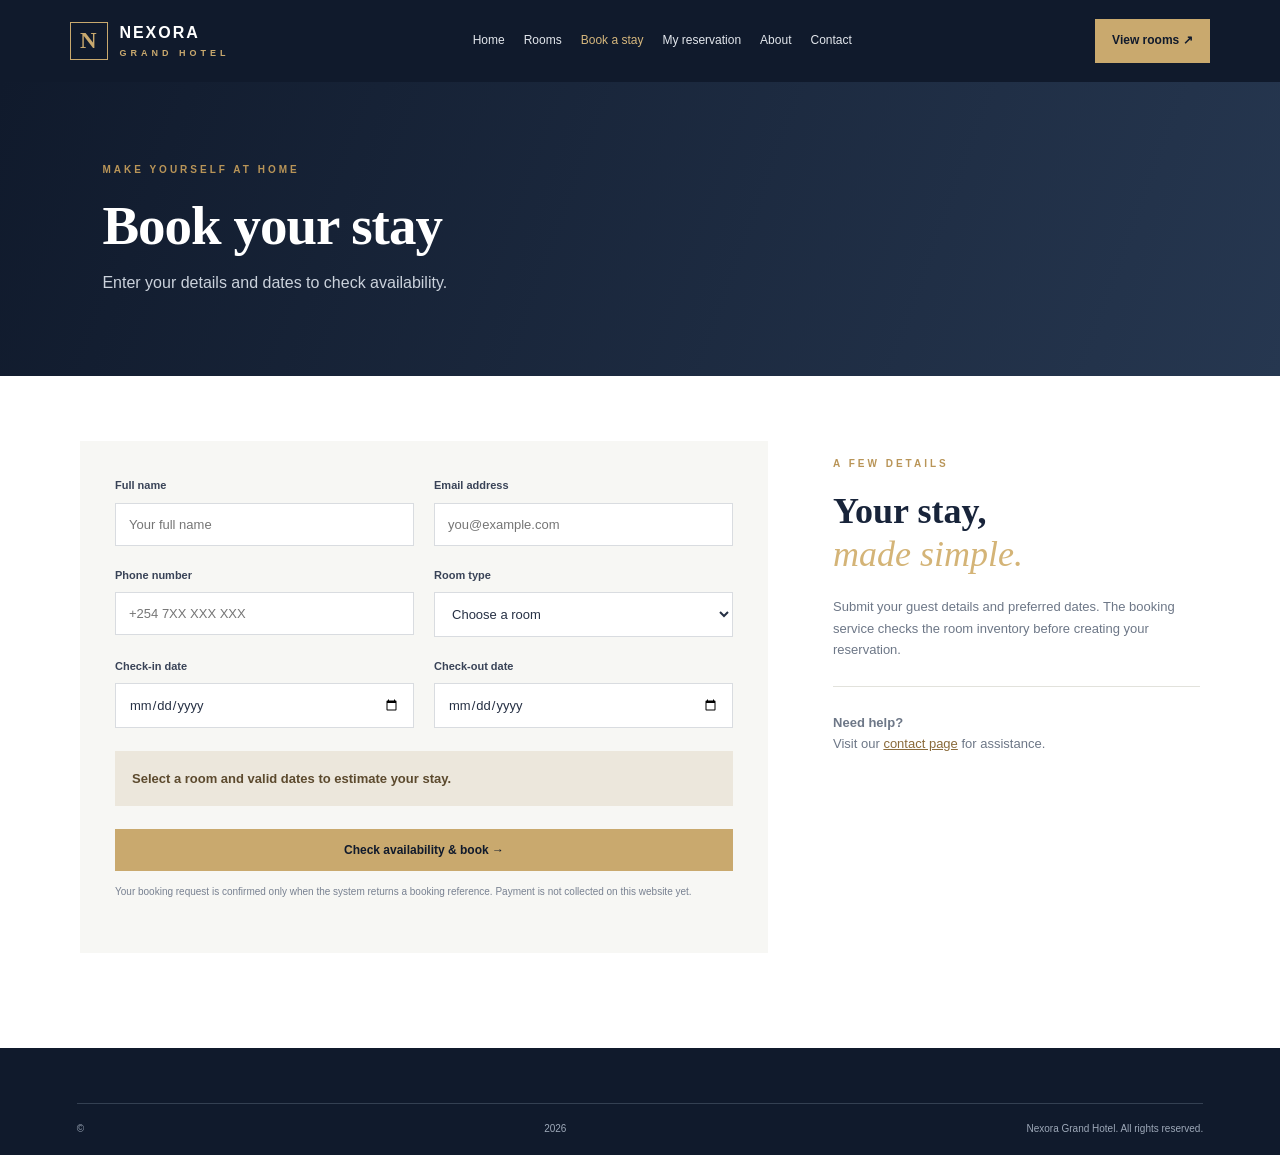
==== booking.html @ df4c26b2 "Add files via upload" ====
<!DOCTYPE html><html lang="en"><head><meta charset="UTF-8"><meta name="viewport" content="width=device-width, initial-scale=1"><title>Book a Room | Nexora Grand Hotel</title><link rel="stylesheet" href="style.css"><script src="config.js"></script><script defer src="app.js"></script></head><body>
<header class="site-header"><a class="brand" href="index.html"><span class="brand-mark">N</span><span>NEXORA <small>GRAND HOTEL</small></span></a><nav><a target="_blank" href="index.html">Home</a><a target="_blank" href="rooms.html">Rooms</a><a class="current" href="booking.html">Book a stay</a><a target="_blank" href="reservations.html">My reservation</a><a target="_blank" href="about.html">About</a><a target="_blank" href="contact.html">Contact</a></nav><a class="nav-cta" target="_blank" href="rooms.html">View rooms ↗</a></header>
<main><section class="page-hero"><p class="eyebrow">MAKE YOURSELF AT HOME</p><h1>Book your stay</h1><p>Enter your details and dates to check availability.</p></section><section class="form-layout section-wrap"><div class="form-panel"><form id="booking-form"><div class="form-grid"><label>Full name<input name="guestName" required minlength="2" maxlength="80" autocomplete="name" placeholder="Your full name"></label><label>Email address<input name="email" type="email" required maxlength="120" autocomplete="email" placeholder="you@example.com"></label><label>Phone number<input name="phone" required maxlength="24" autocomplete="tel" placeholder="+254 7XX XXX XXX"></label><label>Room type<select name="roomType" id="roomType" required><option value="">Choose a room</option><option value="standard">Standard Room — KSh 3,500/night</option><option value="deluxe">Deluxe Room — KSh 5,500/night</option><option value="executive">Executive Suite — KSh 8,500/night</option></select></label><label>Check-in date<input type="date" name="checkIn" id="checkIn" required></label><label>Check-out date<input type="date" name="checkOut" id="checkOut" required></label></div><div class="price-preview" id="pricePreview">Select a room and dates to estimate your stay.</div><button class="btn btn-gold submit-btn" type="submit">Check availability & book →</button><p class="small-print">Your booking request is confirmed only when the system returns a booking reference. Payment is not collected on this website yet.</p><div id="bookingMessage" class="message" role="status"></div></form></div><aside class="side-note"><p class="eyebrow">A FEW DETAILS</p><h2>Your stay,<br><em>made simple.</em></h2><p>Submit your guest details and preferred dates. The booking service checks the room inventory before creating your reservation.</p><div class="side-rule"></div><p><b>Need help?</b><br>Visit our <a href="contact.html">contact page</a> for assistance.</p></aside></section></main><footer class="footer"><div class="footer-bottom">© <span data-year></span> Nexora Grand Hotel. All rights reserved.</div></footer></body></html>
---- style.css ----
*{box-sizing:border-box;margin:0;padding:0}html{scroll-behavior:smooth}body{font-family:"DM Sans",Arial,sans-serif;color:#263044;background:#fff;line-height:1.65}a{color:inherit}.site-header{min-height:82px;padding:14px 5.5%;display:flex;align-items:center;justify-content:space-between;gap:22px;background:#101a2c;color:#fff;position:relative;z-index:5}.brand{display:flex;align-items:center;gap:11px;text-decoration:none;font-weight:700;letter-spacing:2px;font-size:16px;line-height:1.15;white-space:nowrap}.brand small{display:block;color:#c9a96e;font-size:9px;letter-spacing:4px;margin-top:5px}.brand-mark{width:38px;height:38px;border:1px solid #c9a96e;color:#c9a96e;display:grid;place-items:center;font-family:"Playfair Display",serif;font-size:23px}.site-header nav{display:flex;align-items:center;gap:19px;flex-wrap:wrap}.site-header nav a{font-size:12px;color:#e3e7ed;text-decoration:none}.site-header nav a:hover,.site-header nav a.current{color:#d6b77d}.nav-cta{background:#c9a96e;color:#101a2c;text-decoration:none;padding:12px 17px;font-size:12px;font-weight:700;white-space:nowrap}.hero{min-height:660px;background:url("https://images.unsplash.com/photo-1566073771259-6a8506099945?w=2000") center/cover;position:relative;display:flex;align-items:center;padding:80px 10%;color:white}.hero-shade{position:absolute;inset:0;background:linear-gradient(90deg,rgba(8,17,31,.86),rgba(8,17,31,.25))}.hero-copy{position:relative;max-width:670px}.eyebrow{font-size:10px;letter-spacing:3px;font-weight:700;color:#b99558;margin-bottom:17px}.hero h1,.page-hero h1{font:600 clamp(43px,6vw,76px)/1.1 "Playfair Display",Georgia,serif;letter-spacing:-1px}.hero h1 em,.welcome h2 em,.side-note h2 em,.contact-grid h2 em{color:#d4b477;font-weight:500}.hero-lead{max-width:500px;color:#e1e4e9;margin:23px 0 28px;font-size:15px}.hero-actions{display:flex;gap:13px;flex-wrap:wrap}.btn{display:inline-block;border:0;text-decoration:none;padding:14px 21px;font:700 12px "DM Sans",sans-serif;cursor:pointer;transition:.2s}.btn-gold{background:#c9a96e;color:#101a2c}.btn-gold:hover{background:#e0c58f}.btn-outline{border:1px solid #e6e8ed;color:#fff}.btn-outline:hover{background:#fff;color:#101a2c}.btn-dark{background:#101a2c;color:#fff}.btn-dark:hover{background:#263b5d}.hero-note{margin-top:45px;color:#d8dde5;font-size:11px}.dot{display:inline-block;width:7px;height:7px;border-radius:50%;background:#86c7a0;margin-right:8px}.hero-caption{position:absolute;right:5%;bottom:25px;color:#e5e5e5;font-size:9px;letter-spacing:2px}.hero-caption span{color:#c9a96e}.section-wrap{width:min(1120px,88%);margin:auto}.welcome{padding:105px 0;display:grid;grid-template-columns:1.05fr .95fr;gap:80px;align-items:center}.welcome-photo{min-height:440px;background:url("https://images.unsplash.com/photo-1611892440504-42a792e24d32?w=1100") center/cover}.welcome h2,.section-heading h2,.callout h2,.about-content h2,.contact-grid h2,.side-note h2{font:600 42px/1.2 "Playfair Display",Georgia,serif;color:#18243a;margin-bottom:20px}.welcome-text>p:not(.eyebrow){color:#687184;font-size:14px;margin:0 0 16px}.text-link{font-size:12px;font-weight:700;color:#80633b;text-decoration:none;display:inline-block;margin-top:13px}.text-link span{margin-left:7px}.rooms-preview{background:#f5f5f2;padding:85px 0 100px}.section-heading{display:flex;justify-content:space-between;align-items:end;margin-bottom:35px}.section-heading h2{font-size:38px;margin:0}.room-grid{display:grid;grid-template-columns:repeat(3,1fr);gap:24px}.room-card{background:#fff;box-shadow:0 12px 35px rgba(20,30,45,.06)}.room-card img{width:100%;height:225px;object-fit:cover;display:block}.room-card-body{padding:23px}.room-type{font-size:9px;letter-spacing:2px;color:#a27c42;font-weight:700}.room-card h3{font:600 24px "Playfair Display",serif;margin:8px 0}.room-card p:not(.room-type){font-size:12px;color:#727b89;min-height:58px}.room-bottom{display:flex;justify-content:space-between;align-items:center;gap:10px;margin-top:20px;padding-top:15px;border-top:1px solid #e9e9e5}.room-bottom strong{font-size:15px;color:#17243a}.room-bottom small{font-size:10px;color:#7b8490;font-weight:400}.room-bottom a{font-size:11px;font-weight:700;color:#87683a;text-decoration:none;white-space:nowrap}.callout{text-align:center;padding:85px 20px;background:#eae6dc}.callout h2{font-size:39px;margin-bottom:26px}.footer{background:#101a2c;color:#dce1e9;padding:55px 6% 18px}.footer-main{display:grid;grid-template-columns:1.5fr 1.4fr 1fr 1.3fr;gap:35px;padding-bottom:38px}.brand-light{color:white;align-self:start}.footer-main p,.footer-main a:not(.brand){font-size:11px;color:#c1c9d5}.footer-main>p{padding-top:8px}.footer-main b{display:block;color:#c9a96e;font-size:12px;margin-bottom:13px}.footer-main>div a{display:block;text-decoration:none;margin:7px 0}.footer-bottom{border-top:1px solid #344052;padding-top:17px;display:flex;justify-content:space-between;gap:15px;color:#9da8b8;font-size:10px}.page-hero{padding:80px 8%;background:linear-gradient(110deg,#101a2c,#263750);color:#fff}.page-hero h1{font-size:55px}.page-hero>p:last-child{color:#cbd2dc;margin-top:14px}.room-list{padding:65px 0}.room-row{display:grid;grid-template-columns:1.05fr 1fr;gap:48px;align-items:center;padding:0 0 55px;margin-bottom:55px;border-bottom:1px solid #e8e8e4}.room-row img{width:100%;height:330px;object-fit:cover}.room-row h2{font:600 34px "Playfair Display",serif;color:#17243a;margin-bottom:13px}.room-row p:not(.eyebrow){font-size:13px;color:#697486}.room-row ul{margin:17px 0 0 18px;color:#697486;font-size:12px;columns:2}.room-row .room-bottom{justify-content:space-between}.notice{padding:16px;background:#f7f4ec;color:#766447;font-size:11px}.form-layout{display:grid;grid-template-columns:1.5fr .8fr;gap:65px;padding:65px 0 95px}.form-panel{background:#f7f7f4;padding:35px}.form-grid{display:grid;grid-template-columns:1fr 1fr;gap:20px}.form-grid label,.lookup-form label{display:flex;flex-direction:column;gap:8px;font-size:11px;font-weight:700;color:#394357}.form-grid input,.form-grid select,.lookup-form input{width:100%;padding:13px;border:1px solid #d9dce0;background:#fff;font:13px "DM Sans",sans-serif;color:#263044;outline:none}.form-grid input:focus,.form-grid select:focus,.lookup-form input:focus{border-color:#b99558}.price-preview{margin:23px 0;padding:17px;background:#ece7dc;color:#5c4a2e;font-size:13px;font-weight:700}.submit-btn{width:100%}.submit-btn:disabled{opacity:.6;cursor:wait}.small-print{font-size:10px;color:#788191;margin-top:13px}.side-note{padding:15px 0}.side-note h2{font-size:36px}.side-note>p:not(.eyebrow){font-size:13px;color:#6d7787}.side-note a{color:#8a6a3a}.side-rule{height:1px;background:#e2e2dc;margin:25px 0}.message{margin-top:17px;font-size:12px;line-height:1.7}.message.success{padding:16px;background:#e8f4eb;color:#245d36}.message.error{padding:13px;background:#fbeaea;color:#922f2f}.lookup-wrap{padding:65px 0 110px;min-height:350px}.lookup-form{display:flex;gap:15px;align-items:end;max-width:700px}.lookup-form label{flex:1}.reservation-card{margin-top:25px;max-width:700px;border:1px solid #e5e3dc;padding:28px}.reservation-card h2{font:600 28px "Playfair Display",serif;margin-bottom:20px}.reservation-grid{display:grid;grid-template-columns:1fr 1.5fr;gap:10px;font-size:12px}.reservation-grid span{color:#7a8290}.about-content{padding:75px 0;display:grid;grid-template-columns:1.1fr .9fr;gap:55px;align-items:center}.about-content img{width:100%;height:390px;object-fit:cover}.about-content p:not(.eyebrow),.contact-grid p:not(.eyebrow){font-size:13px;color:#6e7888;margin-bottom:16px}.about-content h2{font-size:38px}.contact-grid{padding:85px 0;display:grid;grid-template-columns:1fr 1fr;gap:60px}.contact-card{background:#f5f4ef;padding:32px;display:flex;flex-direction:column;gap:9px}.contact-card b{font-size:11px;color:#9a7844;margin-top:12px}.contact-card p,.contact-card a{font-size:13px;color:#344057}.contact-card a{word-break:break-word}@media(max-width:1000px){.site-header{flex-wrap:wrap}.site-header nav{order:3;width:100%;justify-content:center}.footer-main{grid-template-columns:1fr 1fr}.welcome{gap:40px}.form-layout{gap:35px}}@media(max-width:700px){.site-header{justify-content:center}.site-header nav{gap:12px}.site-header nav a{font-size:10px}.nav-cta{display:none}.hero{min-height:580px;padding:65px 7%}.welcome,.about-content,.contact-grid,.form-layout,.room-row{grid-template-columns:1fr;gap:28px}.welcome{padding:70px 0}.welcome-photo{min-height:300px}.room-grid{grid-template-columns:1fr}.section-heading{align-items:start;gap:15px;flex-direction:column}.section-heading h2,.callout h2{font-size:32px}.room-row img{height:260px}.form-panel{padding:22px}.form-grid{grid-template-columns:1fr}.lookup-form{align-items:stretch;flex-direction:column}.footer-main{grid-template-columns:1fr}.footer-bottom{flex-direction:column}.page-hero h1{font-size:43px}}
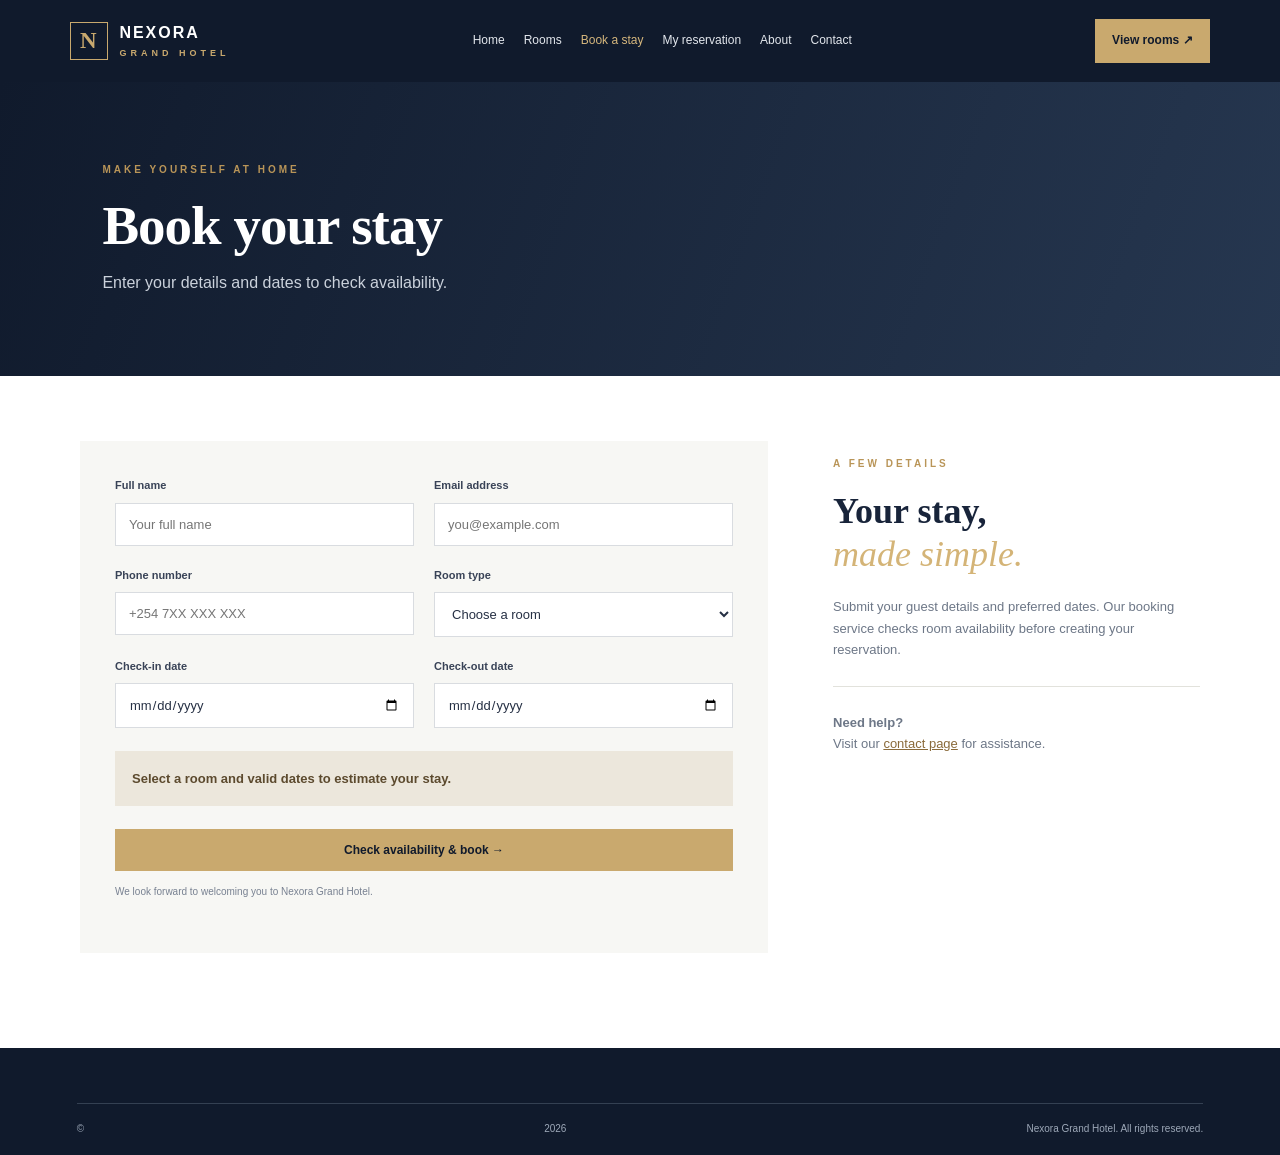
==== commit 43c5a1b7: "Refactor booking.html structure and content" ====
--- a/booking.html
+++ b/booking.html
@@ -1,3 +1,133 @@
-<!DOCTYPE html><html lang="en"><head><meta charset="UTF-8"><meta name="viewport" content="width=device-width, initial-scale=1"><title>Book a Room | Nexora Grand Hotel</title><link rel="stylesheet" href="style.css"><script src="config.js"></script><script defer src="app.js"></script></head><body>
-<header class="site-header"><a class="brand" href="index.html"><span class="brand-mark">N</span><span>NEXORA <small>GRAND HOTEL</small></span></a><nav><a target="_blank" href="index.html">Home</a><a target="_blank" href="rooms.html">Rooms</a><a class="current" href="booking.html">Book a stay</a><a target="_blank" href="reservations.html">My reservation</a><a target="_blank" href="about.html">About</a><a target="_blank" href="contact.html">Contact</a></nav><a class="nav-cta" target="_blank" href="rooms.html">View rooms ↗</a></header>
-<main><section class="page-hero"><p class="eyebrow">MAKE YOURSELF AT HOME</p><h1>Book your stay</h1><p>Enter your details and dates to check availability.</p></section><section class="form-layout section-wrap"><div class="form-panel"><form id="booking-form"><div class="form-grid"><label>Full name<input name="guestName" required minlength="2" maxlength="80" autocomplete="name" placeholder="Your full name"></label><label>Email address<input name="email" type="email" required maxlength="120" autocomplete="email" placeholder="you@example.com"></label><label>Phone number<input name="phone" required maxlength="24" autocomplete="tel" placeholder="+254 7XX XXX XXX"></label><label>Room type<select name="roomType" id="roomType" required><option value="">Choose a room</option><option value="standard">Standard Room — KSh 3,500/night</option><option value="deluxe">Deluxe Room — KSh 5,500/night</option><option value="executive">Executive Suite — KSh 8,500/night</option></select></label><label>Check-in date<input type="date" name="checkIn" id="checkIn" required></label><label>Check-out date<input type="date" name="checkOut" id="checkOut" required></label></div><div class="price-preview" id="pricePreview">Select a room and dates to estimate your stay.</div><button class="btn btn-gold submit-btn" type="submit">Check availability & book →</button><p class="small-print">Your booking request is confirmed only when the system returns a booking reference. Payment is not collected on this website yet.</p><div id="bookingMessage" class="message" role="status"></div></form></div><aside class="side-note"><p class="eyebrow">A FEW DETAILS</p><h2>Your stay,<br><em>made simple.</em></h2><p>Submit your guest details and preferred dates. The booking service checks the room inventory before creating your reservation.</p><div class="side-rule"></div><p><b>Need help?</b><br>Visit our <a href="contact.html">contact page</a> for assistance.</p></aside></section></main><footer class="footer"><div class="footer-bottom">© <span data-year></span> Nexora Grand Hotel. All rights reserved.</div></footer></body></html>+
+<!DOCTYPE html>
+<html lang="en">
+<head>
+<meta charset="UTF-8">
+<meta name="viewport" content="width=device-width, initial-scale=1">
+<title>Book a Room | Nexora Grand Hotel</title>
+<link rel="stylesheet" href="style.css">
+<script src="config.js"></script>
+<script defer src="app.js"></script>
+</head>
+
+<body>
+
+<header class="site-header">
+<a class="brand" href="index.html">
+<span class="brand-mark">N</span>
+<span>NEXORA <small>GRAND HOTEL</small></span>
+</a>
+
+<nav>
+<a href="index.html">Home</a>
+<a href="rooms.html">Rooms</a>
+<a class="current" href="booking.html">Book a stay</a>
+<a href="reservations.html">My reservation</a>
+<a href="about.html">About</a>
+<a href="contact.html">Contact</a>
+</nav>
+
+<a class="nav-cta" href="rooms.html">View rooms ↗</a>
+</header>
+
+<main>
+
+<section class="page-hero">
+<p class="eyebrow">MAKE YOURSELF AT HOME</p>
+<h1>Book your stay</h1>
+<p>Enter your details and dates to check availability.</p>
+</section>
+
+<section class="form-layout section-wrap">
+
+<div class="form-panel">
+
+<form id="booking-form">
+
+<div class="form-grid">
+
+<label>
+Full name
+<input name="guestName" required minlength="2" maxlength="80" autocomplete="name" placeholder="Your full name">
+</label>
+
+<label>
+Email address
+<input name="email" type="email" required maxlength="120" autocomplete="email" placeholder="you@example.com">
+</label>
+
+<label>
+Phone number
+<input name="phone" required maxlength="24" autocomplete="tel" placeholder="+254 7XX XXX XXX">
+</label>
+
+<label>
+Room type
+<select name="roomType" id="roomType" required>
+<option value="">Choose a room</option>
+<option value="standard">Standard Room — KSh 3,500/night</option>
+<option value="deluxe">Deluxe Room — KSh 5,500/night</option>
+<option value="executive">Executive Suite — KSh 8,500/night</option>
+</select>
+</label>
+
+<label>
+Check-in date
+<input type="date" name="checkIn" id="checkIn" required>
+</label>
+
+<label>
+Check-out date
+<input type="date" name="checkOut" id="checkOut" required>
+</label>
+
+</div>
+
+<div class="price-preview" id="pricePreview">
+Select a room and dates to estimate your stay.
+</div>
+
+<button class="btn btn-gold submit-btn" type="submit">
+Check availability & book →
+</button>
+
+<p class="small-print">
+We look forward to welcoming you to Nexora Grand Hotel.
+</p>
+
+<div id="bookingMessage" class="message" role="status"></div>
+
+</form>
+</div>
+
+<aside class="side-note">
+
+<p class="eyebrow">A FEW DETAILS</p>
+
+<h2>Your stay,<br><em>made simple.</em></h2>
+
+<p>
+Submit your guest details and preferred dates.
+Our booking service checks room availability before creating your reservation.
+</p>
+
+<div class="side-rule"></div>
+
+<p>
+<b>Need help?</b><br>
+Visit our <a href="contact.html">contact page</a> for assistance.
+</p>
+
+</aside>
+
+</section>
+</main>
+
+<footer class="footer">
+<div class="footer-bottom">
+© <span data-year></span> Nexora Grand Hotel. All rights reserved.
+</div>
+</footer>
+
+</body>
+</html>
